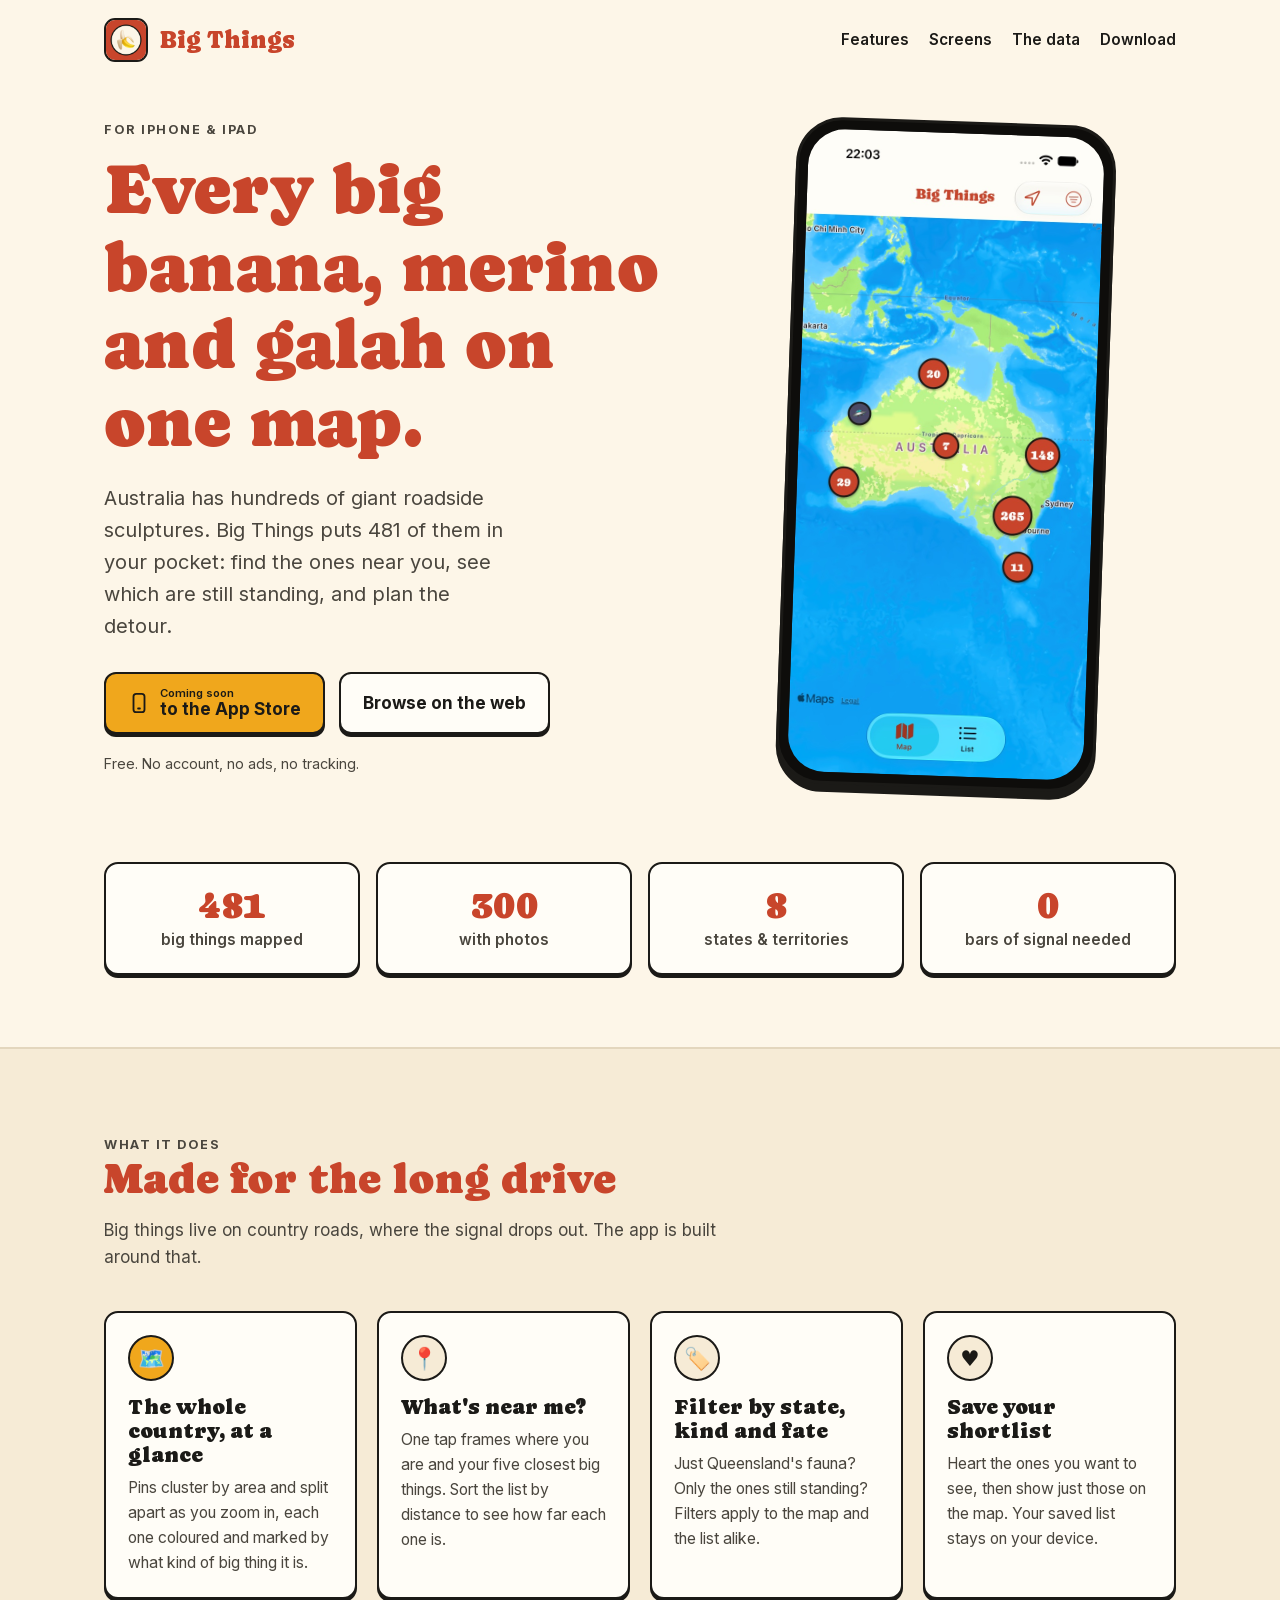
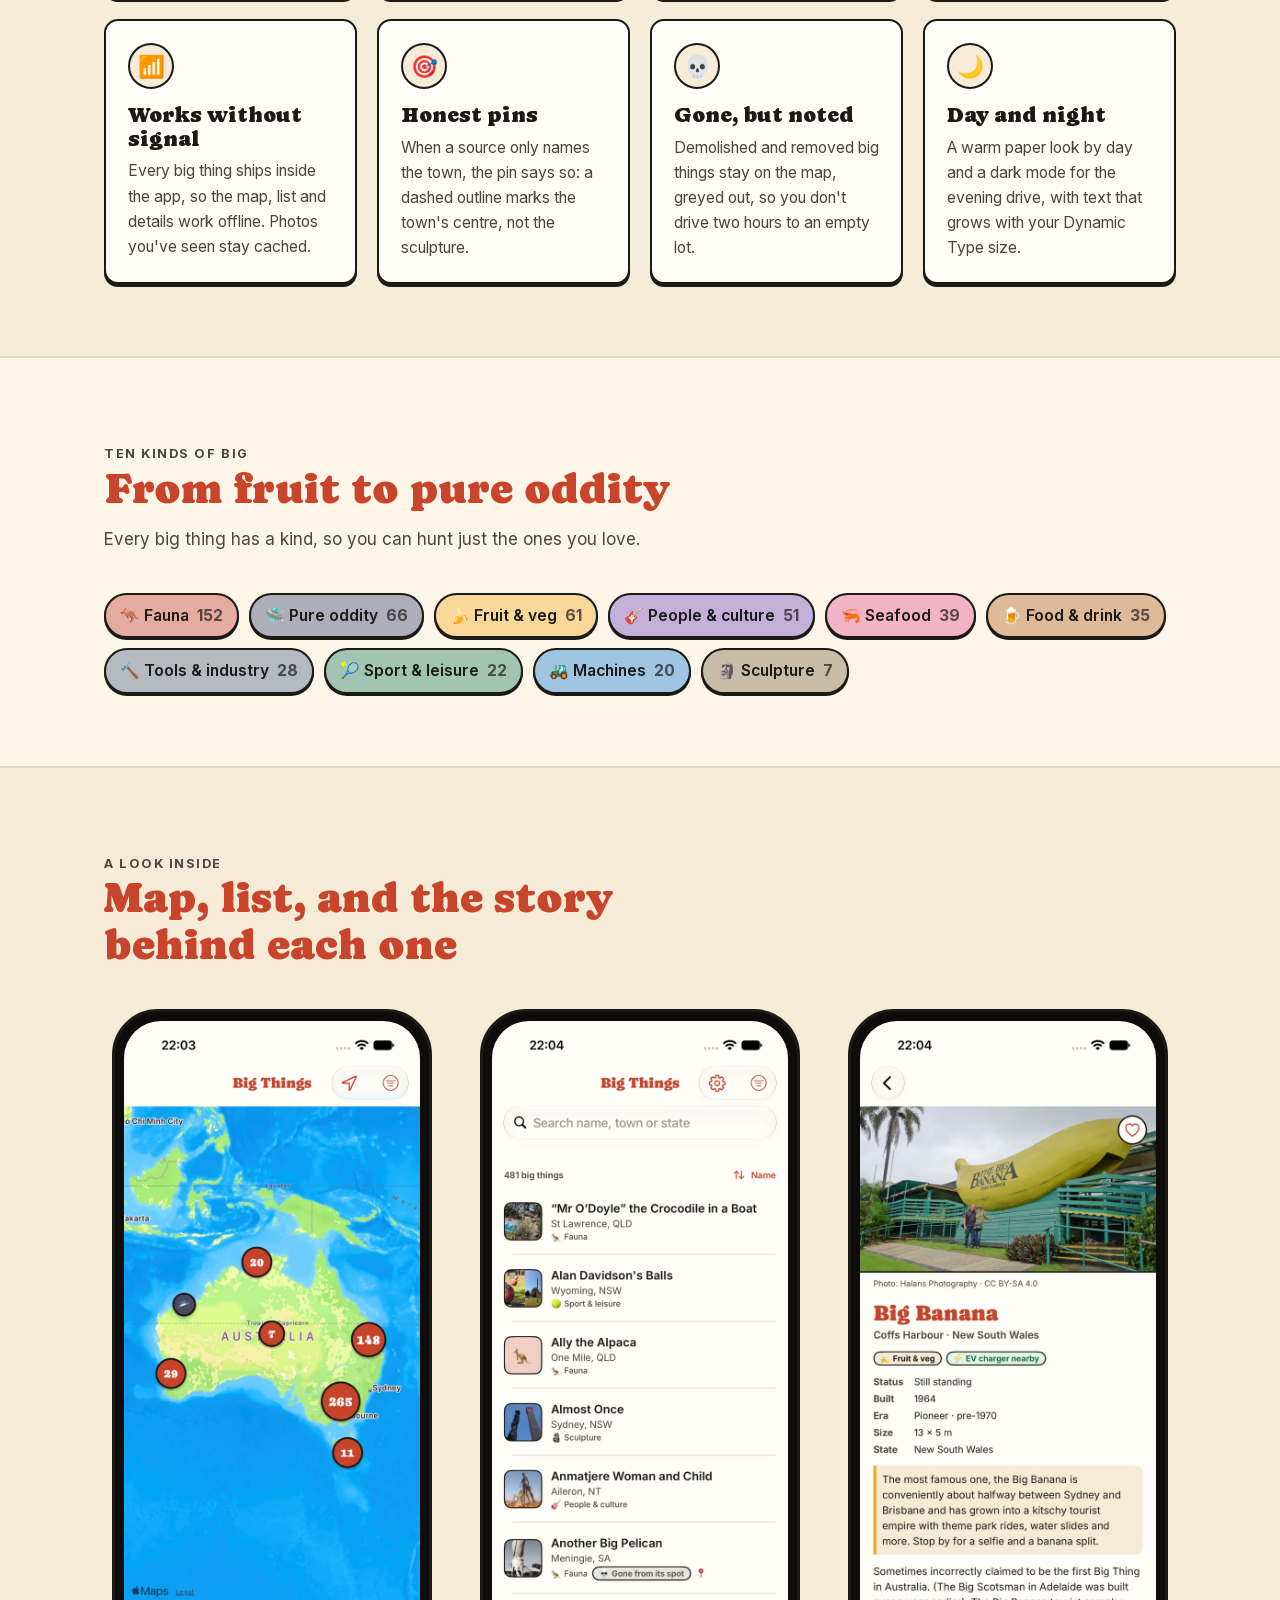
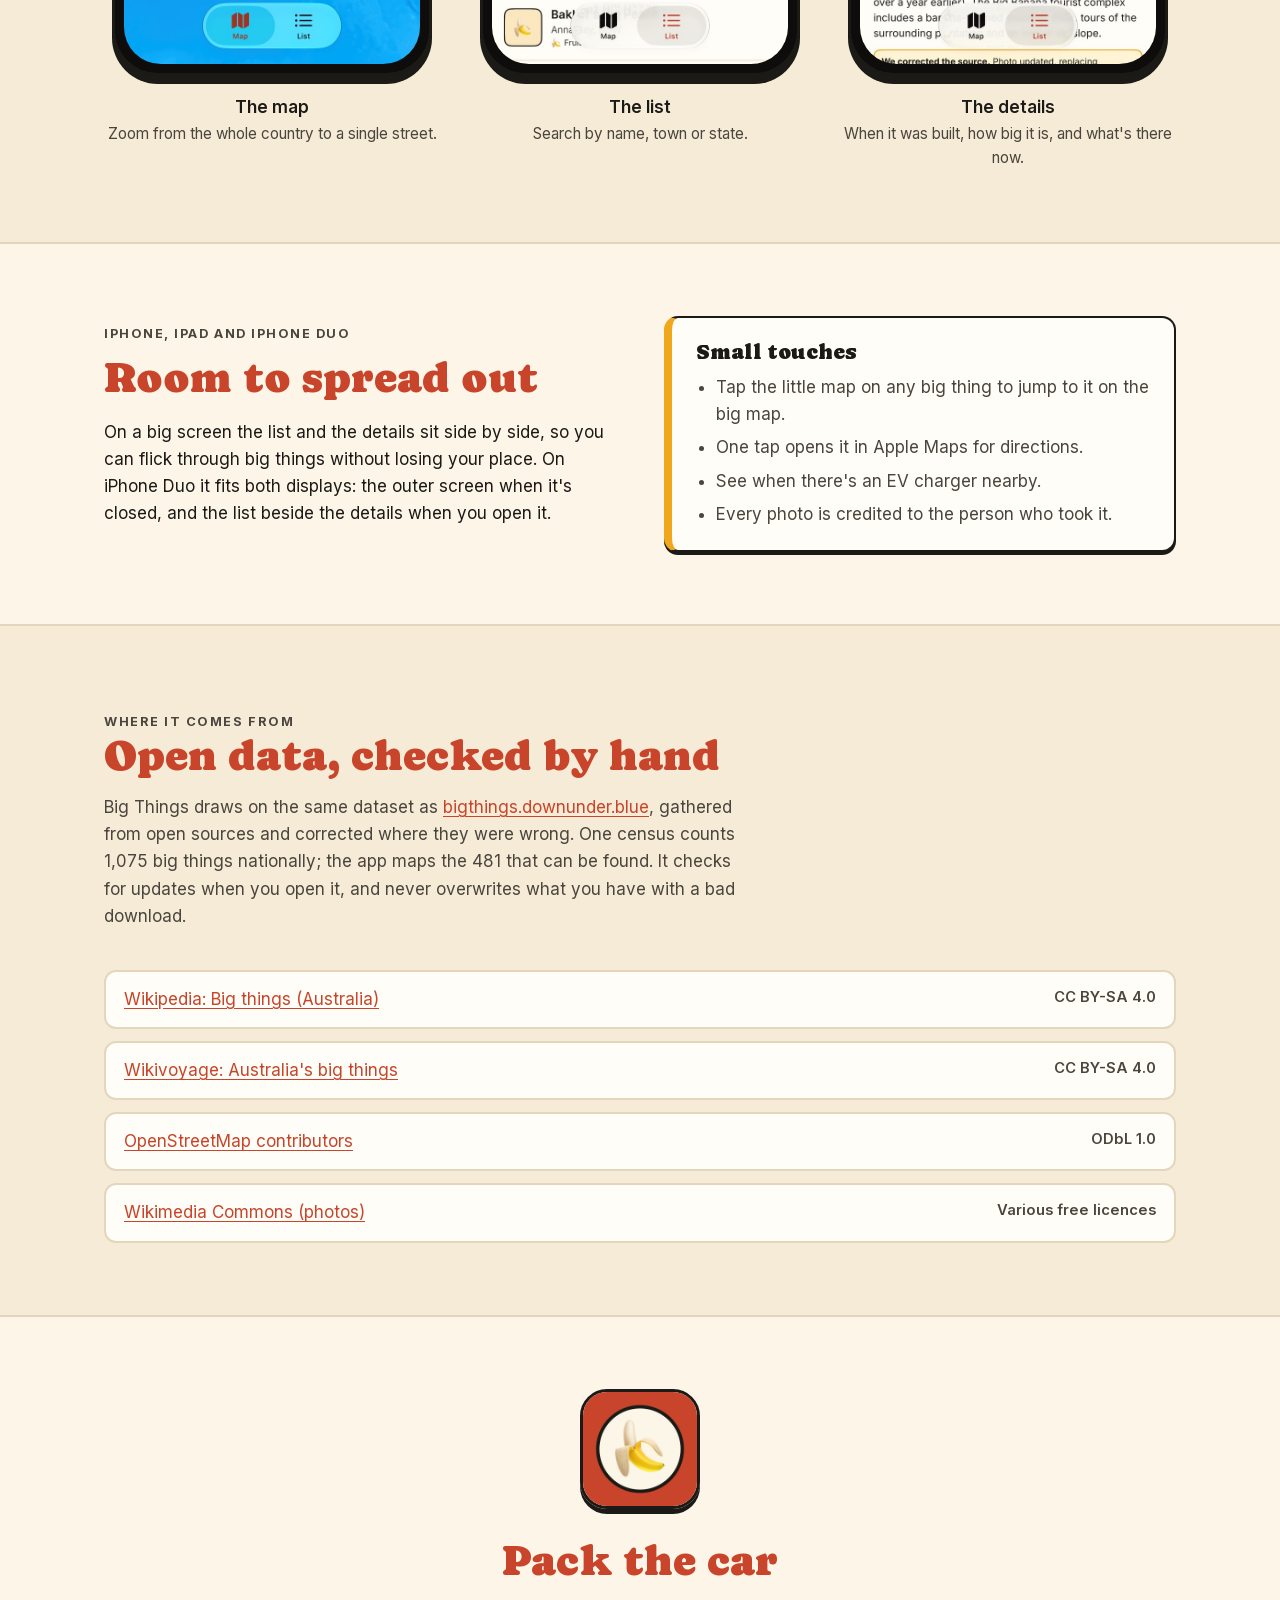
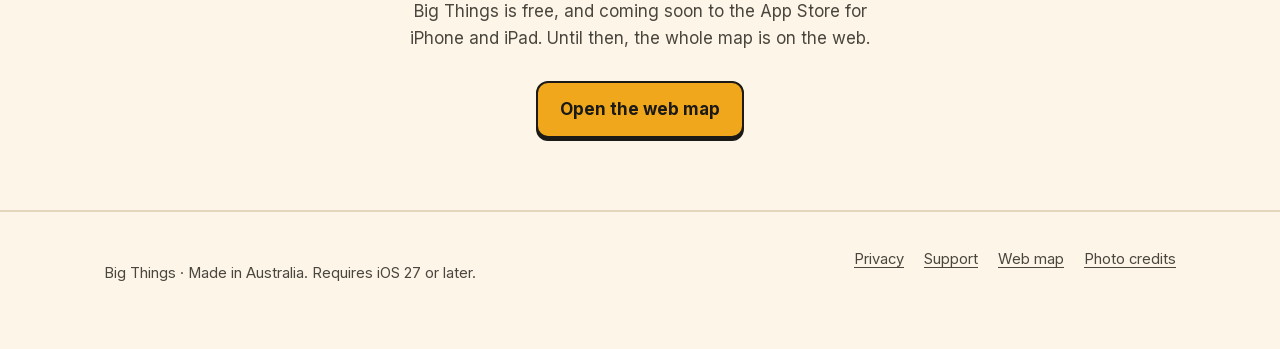
==== index.html @ 4a50b947 "Initial version" ====
<!doctype html>
<html lang="en-AU">
<head>
  <meta charset="utf-8">
  <meta name="viewport" content="width=device-width, initial-scale=1">
  <title>Big Things for iPhone — every Big Banana, Merino and Galah on one map</title>
  <meta name="description" content="A free app to find Australia's 481 big things — the Big Banana, the Big Merino and hundreds more — on a map, near you, offline. For iPhone and iPad.">
  <meta name="theme-color" content="#FDF6E8" media="(prefers-color-scheme: light)">
  <meta name="theme-color" content="#26231D" media="(prefers-color-scheme: dark)">
  <meta property="og:title" content="Big Things for iPhone">
  <meta property="og:description" content="Australia's 481 big things on a map, near you, offline.">
  <meta property="og:image" content="images/app-icon.png">
  <link rel="icon" href="images/app-icon.png">
  <link rel="apple-touch-icon" href="images/app-icon.png">
  <link rel="stylesheet" href="styles.css">
</head>
<body>
  <a class="skip" href="#main">Skip to content</a>

  <header class="site-header">
    <div class="wrap">
      <a class="brand" href="./">
        <img src="images/app-icon.png" alt="" width="44" height="44">
        <span>Big Things</span>
      </a>
      <nav class="site-nav" aria-label="Sections">
        <a href="#features">Features</a>
        <a href="#screens">Screens</a>
        <a href="#data">The data</a>
        <a href="#download">Download</a>
      </nav>
    </div>
  </header>

  <main id="main">
    <section class="hero" aria-labelledby="hero-title">
      <div class="wrap">
        <div>
          <p class="label">For iPhone &amp; iPad</p>
          <h1 id="hero-title">Every big banana, merino and galah on one map.</h1>
          <p class="lede">Australia has hundreds of giant roadside sculptures. Big Things puts 481 of them in your pocket: find the ones near you, see which are still standing, and plan the detour.</p>
          <div class="actions">
            <!-- Replace with the App Store link and Apple's official badge once the app is live. -->
            <a class="btn btn-primary" href="#download">
              <svg viewBox="0 0 24 24" fill="none" stroke="currentColor" stroke-width="2" stroke-linecap="round" stroke-linejoin="round" aria-hidden="true"><rect x="6" y="2" width="12" height="20" rx="3"/><path d="M11 18h2"/></svg>
              <span class="two-line"><small>Coming soon</small>to the App Store</span>
            </a>
            <a class="btn" href="https://bigthings.downunder.blue">Browse on the web</a>
          </div>
          <p class="fine">Free. No account, no ads, no tracking.</p>
        </div>
        <div class="phone">
          <img src="images/screens/map.jpg" width="644" height="1400" alt="The Big Things map of Australia, with clusters of pins showing how many big things are in each area.">
        </div>
      </div>
    </section>

    <div class="stats">
      <div class="wrap">
        <ul>
          <li><strong>481</strong><span>big things mapped</span></li>
          <li><strong>300</strong><span>with photos</span></li>
          <li><strong>8</strong><span>states &amp; territories</span></li>
          <li><strong>0</strong><span>bars of signal needed</span></li>
        </ul>
      </div>
    </div>

    <section class="alt" id="features" aria-labelledby="features-title">
      <div class="wrap">
        <div class="section-head">
          <p class="label">What it does</p>
          <h2 id="features-title">Made for the long drive</h2>
          <p>Big things live on country roads, where the signal drops out. The app is built around that.</p>
        </div>
        <div class="features">
          <article class="feature">
            <div class="icon" style="background: var(--sun)" aria-hidden="true">🗺️</div>
            <h3>The whole country, at a glance</h3>
            <p>Pins cluster by area and split apart as you zoom in, each one coloured and marked by what kind of big thing it is.</p>
          </article>
          <article class="feature">
            <div class="icon" style="background: var(--cream-2)" aria-hidden="true">📍</div>
            <h3>What's near me?</h3>
            <p>One tap frames where you are and your five closest big things. Sort the list by distance to see how far each one is.</p>
          </article>
          <article class="feature">
            <div class="icon" style="background: var(--cream-2)" aria-hidden="true">🏷️</div>
            <h3>Filter by state, kind and fate</h3>
            <p>Just Queensland's fauna? Only the ones still standing? Filters apply to the map and the list alike.</p>
          </article>
          <article class="feature">
            <div class="icon" style="background: var(--cream-2)" aria-hidden="true">♥️</div>
            <h3>Save your shortlist</h3>
            <p>Heart the ones you want to see, then show just those on the map. Your saved list stays on your device.</p>
          </article>
          <article class="feature">
            <div class="icon" style="background: var(--cream-2)" aria-hidden="true">📶</div>
            <h3>Works without signal</h3>
            <p>Every big thing ships inside the app, so the map, list and details work offline. Photos you've seen stay cached.</p>
          </article>
          <article class="feature">
            <div class="icon" style="background: var(--cream-2)" aria-hidden="true">🎯</div>
            <h3>Honest pins</h3>
            <p>When a source only names the town, the pin says so: a dashed outline marks the town's centre, not the sculpture.</p>
          </article>
          <article class="feature">
            <div class="icon" style="background: var(--cream-2)" aria-hidden="true">💀</div>
            <h3>Gone, but noted</h3>
            <p>Demolished and removed big things stay on the map, greyed out, so you don't drive two hours to an empty lot.</p>
          </article>
          <article class="feature">
            <div class="icon" style="background: var(--cream-2)" aria-hidden="true">🌙</div>
            <h3>Day and night</h3>
            <p>A warm paper look by day and a dark mode for the evening drive, with text that grows with your Dynamic Type size.</p>
          </article>
        </div>
      </div>
    </section>

    <section id="kinds" aria-labelledby="kinds-title">
      <div class="wrap">
        <div class="section-head">
          <p class="label">Ten kinds of big</p>
          <h2 id="kinds-title">From fruit to pure oddity</h2>
          <p>Every big thing has a kind, so you can hunt just the ones you love.</p>
        </div>
        <ul class="chips">
          <li class="chip" style="--tint: color-mix(in srgb, var(--earth) 45%, #fff)">🦘 Fauna <b>152</b></li>
          <li class="chip" style="--tint: color-mix(in srgb, var(--void) 45%, #fff)">🛸 Pure oddity <b>66</b></li>
          <li class="chip" style="--tint: color-mix(in srgb, var(--sun) 45%, #fff)">🍌 Fruit &amp; veg <b>61</b></li>
          <li class="chip" style="--tint: color-mix(in srgb, var(--plum) 45%, #fff)">🎸 People &amp; culture <b>51</b></li>
          <li class="chip" style="--tint: color-mix(in srgb, var(--prawn) 45%, #fff)">🦐 Seafood <b>39</b></li>
          <li class="chip" style="--tint: color-mix(in srgb, var(--brew) 45%, #fff)">🍺 Food &amp; drink <b>35</b></li>
          <li class="chip" style="--tint: color-mix(in srgb, var(--steel) 45%, #fff)">🔨 Tools &amp; industry <b>28</b></li>
          <li class="chip" style="--tint: color-mix(in srgb, var(--euc) 45%, #fff)">🎾 Sport &amp; leisure <b>22</b></li>
          <li class="chip" style="--tint: color-mix(in srgb, var(--sky) 45%, #fff)">🚜 Machines <b>20</b></li>
          <li class="chip" style="--tint: color-mix(in srgb, var(--bronze) 45%, #fff)">🗿 Sculpture <b>7</b></li>
        </ul>
      </div>
    </section>

    <section class="alt" id="screens" aria-labelledby="screens-title">
      <div class="wrap">
        <div class="section-head">
          <p class="label">A look inside</p>
          <h2 id="screens-title">Map, list, and the story behind each one</h2>
        </div>
        <div class="screens">
          <figure>
            <div class="phone"><img src="images/screens/map.jpg" width="644" height="1400" loading="lazy" alt="The map of Australia with clustered pins."></div>
            <figcaption>The map<span>Zoom from the whole country to a single street.</span></figcaption>
          </figure>
          <figure>
            <div class="phone"><img src="images/screens/list.jpg" width="644" height="1400" loading="lazy" alt="The list of big things, each with a photo, its town and its kind."></div>
            <figcaption>The list<span>Search by name, town or state.</span></figcaption>
          </figure>
          <figure>
            <div class="phone"><img src="images/screens/detail.jpg" width="644" height="1400" loading="lazy" alt="The Big Banana in Coffs Harbour: a photo, when it was built, its size, and a travel-guide description."></div>
            <figcaption>The details<span>When it was built, how big it is, and what's there now.</span></figcaption>
          </figure>
        </div>
      </div>
    </section>

    <section id="duo" aria-labelledby="duo-title">
      <div class="wrap duo">
        <div>
          <p class="label">iPhone, iPad and iPhone Duo</p>
          <h2 id="duo-title">Room to spread out</h2>
          <p>On a big screen the list and the details sit side by side, so you can flick through big things without losing your place. On iPhone Duo it fits both displays: the outer screen when it's closed, and the list beside the details when you open it.</p>
        </div>
        <div class="callout">
          <h3>Small touches</h3>
          <ul>
            <li>Tap the little map on any big thing to jump to it on the big map.</li>
            <li>One tap opens it in Apple Maps for directions.</li>
            <li>See when there's an EV charger nearby.</li>
            <li>Every photo is credited to the person who took it.</li>
          </ul>
        </div>
      </div>
    </section>

    <section class="alt" id="data" aria-labelledby="data-title">
      <div class="wrap">
        <div class="section-head">
          <p class="label">Where it comes from</p>
          <h2 id="data-title">Open data, checked by hand</h2>
          <p>Big Things draws on the same dataset as <a href="https://bigthings.downunder.blue">bigthings.downunder.blue</a>, gathered from open sources and corrected where they were wrong. One census counts 1,075 big things nationally; the app maps the 481 that can be found. It checks for updates when you open it, and never overwrites what you have with a bad download.</p>
        </div>
        <ul class="sources">
          <li><a href="https://en.wikipedia.org/wiki/Big_things_(Australia)">Wikipedia: Big things (Australia)</a><span class="licence">CC BY-SA 4.0</span></li>
          <li><a href="https://en.wikivoyage.org/wiki/Australia%27s_big_things">Wikivoyage: Australia's big things</a><span class="licence">CC BY-SA 4.0</span></li>
          <li><a href="https://www.openstreetmap.org/copyright">OpenStreetMap contributors</a><span class="licence">ODbL 1.0</span></li>
          <li><a href="https://commons.wikimedia.org/">Wikimedia Commons (photos)</a><span class="licence">Various free licences</span></li>
        </ul>
      </div>
    </section>

    <section class="download" id="download" aria-labelledby="download-title">
      <div class="wrap">
        <img src="images/app-icon.png" alt="" width="120" height="120">
        <h2 id="download-title">Pack the car</h2>
        <p>Big Things is free, and coming soon to the App Store for iPhone and iPad. Until then, the whole map is on the web.</p>
        <a class="btn btn-primary" href="https://bigthings.downunder.blue">Open the web map</a>
      </div>
    </section>
  </main>

  <footer class="site-footer">
    <div class="wrap">
      <p>Big Things · Made in Australia. Requires iOS 27 or later.</p>
      <nav aria-label="Footer">
        <a href="privacy.html">Privacy</a>
        <a href="mailto:support@halans.dev">Support</a>
        <a href="https://bigthings.downunder.blue">Web map</a>
        <a href="https://bigthings.downunder.blue/credits">Photo credits</a>
      </nav>
    </div>
  </footer>
</body>
</html>
---- styles.css ----
/* Big Things for iPhone — marketing site.
   Tokens match the app's Theme.swift (which mirrors bigthings.downunder.blue):
   Caprasimo for display type, Inter for text, cream paper, ink outlines, terracotta accent,
   and the hard offset "sticker" shadow. The dark palette is the app's too. */

@font-face { font-family: "Caprasimo"; src: url("fonts/Caprasimo-Regular.ttf") format("truetype"); font-display: swap; }
@font-face { font-family: "Inter"; src: url("fonts/Inter-Regular.ttf") format("truetype"); font-weight: 400; font-display: swap; }
@font-face { font-family: "Inter"; src: url("fonts/Inter-SemiBold.ttf") format("truetype"); font-weight: 600; font-display: swap; }
@font-face { font-family: "Inter"; src: url("fonts/Inter-Bold.ttf") format("truetype"); font-weight: 700; font-display: swap; }

:root {
  --ink: #1B1A17;
  --ink-soft: #4A463E;
  --cream: #FDF6E8;
  --cream-2: #F6EBD6;
  --paper: #FFFDF7;
  --line: #E3D6BD;
  --earth: #C8452B;
  --on-earth: #FFFFFF;
  --sun: #F0A71C;
  --euc: #2F7D52;
  --sky: #2A7FBF;
  --plum: #7C4DAB;
  --prawn: #E0567F;
  --steel: #5B6472;
  --brew: #B5651D;
  --void: #4B4A67;
  --bronze: #8A6D3B;
  --shadow: #1B1A17;

  --radius: 14px;
  --max: 1120px;
  color-scheme: light dark;
}

@media (prefers-color-scheme: dark) {
  :root {
    --ink: #F3ECDD;
    --ink-soft: #B9AF9B;
    --cream: #26231D;
    --cream-2: #2F2B23;
    --paper: #1B1915;
    --line: #453F33;
    --earth: #E8694D;
    --on-earth: #1B1A17;
    --euc: #4FB37C;
    --sky: #5AA6E0;
    --plum: #A77FD6;
    --prawn: #EE7B9D;
    --steel: #8B95A5;
    --brew: #D08436;
    --void: #8584B0;
    --bronze: #B89A63;
    --shadow: #000000;
  }
}

* { box-sizing: border-box; }

html { -webkit-text-size-adjust: 100%; }

body {
  margin: 0;
  background: var(--cream);
  color: var(--ink);
  font: 400 1.0625rem/1.6 "Inter", system-ui, sans-serif;
}

img { max-width: 100%; display: block; }

a { color: var(--earth); text-underline-offset: 3px; }
a:hover { text-decoration-thickness: 2px; }

:focus-visible { outline: 3px solid var(--sun); outline-offset: 3px; border-radius: 6px; }

h1, h2, h3 { font-family: "Caprasimo", Georgia, serif; font-weight: 400; line-height: 1.1; margin: 0; }
h1 { font-size: clamp(2.6rem, 6vw, 4.4rem); color: var(--earth); }
h2 { font-size: clamp(1.9rem, 4vw, 2.7rem); color: var(--earth); }
h3 { font-size: 1.35rem; color: var(--ink); }

.wrap { max-width: var(--max); margin: 0 auto; padding: 0 24px; }

.skip { position: absolute; left: -999px; }
.skip:focus { left: 16px; top: 16px; background: var(--paper); padding: 8px 12px; z-index: 10; }

/* Small-caps section label, like the app's SectionLabel. */
.label {
  font-size: 0.8rem; font-weight: 700; letter-spacing: 0.12em; text-transform: uppercase;
  color: var(--ink-soft); margin: 0 0 10px;
}

/* ---------- Header ---------- */

.site-header { padding: 18px 0; }
.site-header .wrap { display: flex; align-items: center; justify-content: space-between; gap: 16px; }
.brand { display: flex; align-items: center; gap: 12px; text-decoration: none; color: var(--earth); }
.brand img { width: 44px; height: 44px; border-radius: 11px; border: 2px solid var(--ink); }
.brand span { font-family: "Caprasimo", Georgia, serif; font-size: 1.5rem; }
.site-nav { display: flex; gap: 20px; font-weight: 600; font-size: 0.95rem; }
.site-nav a { color: var(--ink); text-decoration: none; }
.site-nav a:hover { color: var(--earth); }

/* ---------- Buttons ---------- */

/* Chunky outlined button that presses into its shadow, like the app's sticker buttons. */
.btn {
  display: inline-flex; align-items: center; gap: 10px;
  padding: 13px 22px; border-radius: 12px;
  border: 2px solid var(--ink); background: var(--paper); color: var(--ink);
  font-weight: 700; text-decoration: none;
  box-shadow: 0 3px 0 var(--shadow);
  transition: transform 0.08s ease, box-shadow 0.08s ease;
}
.btn:hover { text-decoration: none; }
.btn:active { transform: translateY(3px); box-shadow: 0 0 0 var(--shadow); }
.btn-primary { background: var(--sun); color: #1B1A17; }
.btn svg { width: 22px; height: 22px; flex: none; }
.btn small { display: block; font-size: 0.7rem; font-weight: 600; line-height: 1.1; }
.btn .two-line { line-height: 1.15; text-align: left; }

/* ---------- Hero ---------- */

.hero { padding: 40px 0 72px; }
.hero .wrap { display: grid; grid-template-columns: 1.1fr 0.9fr; gap: 48px; align-items: center; }
.hero p.lede { font-size: 1.25rem; color: var(--ink-soft); max-width: 34ch; margin: 22px 0 30px; }
.hero .actions { display: flex; flex-wrap: wrap; gap: 14px; }
.hero .fine { font-size: 0.9rem; color: var(--ink-soft); margin-top: 18px; }

/* A phone outline around the app screenshots. */
.phone {
  width: min(320px, 78vw); margin: 0 auto;
  border: 3px solid var(--ink); border-radius: 46px; padding: 9px;
  background: #0E0D0B; box-shadow: 0 8px 0 var(--shadow);
}
.phone img { border-radius: 37px; width: 100%; height: auto; }
.hero .phone { transform: rotate(2deg); }

/* ---------- Stats ---------- */

.stats { padding: 0 0 72px; }
.stats ul {
  list-style: none; margin: 0; padding: 0;
  display: grid; grid-template-columns: repeat(4, 1fr); gap: 16px;
}
.stats li {
  background: var(--paper); border: 2px solid var(--ink); border-radius: var(--radius);
  box-shadow: 0 3px 0 var(--shadow); padding: 20px; text-align: center;
}
.stats strong { display: block; font-family: "Caprasimo", Georgia, serif; font-weight: 400; font-size: 2.4rem; color: var(--earth); line-height: 1.1; }
.stats span { font-size: 0.95rem; color: var(--ink-soft); font-weight: 600; }

/* ---------- Sections ---------- */

section { padding: 72px 0; }
section.alt { background: var(--cream-2); border-top: 2px solid var(--line); border-bottom: 2px solid var(--line); }
.section-head { max-width: 640px; margin-bottom: 40px; }
.section-head p { color: var(--ink-soft); margin: 14px 0 0; }

/* ---------- Features ---------- */

.features { display: grid; grid-template-columns: repeat(auto-fill, minmax(250px, 1fr)); gap: 20px; }
.feature {
  background: var(--paper); border: 2px solid var(--ink); border-radius: var(--radius);
  box-shadow: 0 3px 0 var(--shadow); padding: 22px;
}
.feature .icon {
  width: 46px; height: 46px; border-radius: 50%; border: 2px solid var(--ink);
  display: grid; place-items: center; font-size: 1.35rem; margin-bottom: 14px;
}
.feature p { margin: 8px 0 0; color: var(--ink-soft); font-size: 0.98rem; }

/* ---------- Categories ---------- */

.chips { display: flex; flex-wrap: wrap; gap: 10px; list-style: none; margin: 0; padding: 0; }
.chip {
  display: inline-flex; align-items: center; gap: 8px;
  padding: 8px 14px; border-radius: 999px; border: 2px solid var(--ink);
  background: var(--tint, var(--cream)); color: #1B1A17;
  font-weight: 600; font-size: 0.98rem; box-shadow: 0 2px 0 var(--shadow);
}
.chip b { font-weight: 700; opacity: 0.7; }

/* ---------- Screenshots ---------- */

.screens { display: grid; grid-template-columns: repeat(3, 1fr); gap: 32px; align-items: start; }
.screens figure { margin: 0; text-align: center; }
.screens figcaption { margin-top: 18px; font-weight: 600; }
.screens figcaption span { display: block; font-weight: 400; color: var(--ink-soft); font-size: 0.95rem; }

/* ---------- Duo ---------- */

.duo { display: grid; grid-template-columns: 1fr 1fr; gap: 48px; align-items: center; }
.callout {
  background: var(--paper); border: 2px solid var(--ink); border-left: 8px solid var(--sun);
  border-radius: var(--radius); padding: 22px 24px; box-shadow: 0 3px 0 var(--shadow);
}
.callout ul { margin: 10px 0 0; padding-left: 20px; color: var(--ink-soft); }
.callout li + li { margin-top: 6px; }

/* ---------- Data ---------- */

.sources { list-style: none; padding: 0; margin: 0; display: grid; gap: 12px; }
.sources li {
  display: flex; justify-content: space-between; gap: 16px; flex-wrap: wrap;
  padding: 14px 18px; border: 2px solid var(--line); border-radius: 12px; background: var(--paper);
}
.sources .licence { color: var(--ink-soft); font-size: 0.92rem; font-weight: 600; }

/* ---------- Download ---------- */

.download { text-align: center; }
.download img { width: 120px; height: 120px; border-radius: 27px; border: 3px solid var(--ink); box-shadow: 0 5px 0 var(--shadow); margin: 0 auto 28px; }
.download p { color: var(--ink-soft); max-width: 46ch; margin: 14px auto 28px; }

/* ---------- Footer ---------- */

.site-footer { padding: 36px 0 48px; border-top: 2px solid var(--line); font-size: 0.92rem; color: var(--ink-soft); }
.site-footer .wrap { display: flex; flex-wrap: wrap; gap: 12px 28px; justify-content: space-between; }
.site-footer nav { display: flex; gap: 20px; flex-wrap: wrap; }
.site-footer a { color: var(--ink-soft); }

/* ---------- Prose pages (privacy) ---------- */

.prose { max-width: 720px; padding: 32px 24px 72px; margin: 0 auto; }
.prose h1 { font-size: clamp(2.2rem, 5vw, 3.2rem); }
.prose h2 { font-size: 1.6rem; margin-top: 40px; }
.prose .updated { color: var(--ink-soft); font-weight: 600; margin-top: 12px; }
.prose p, .prose li { color: var(--ink); }
.prose li + li { margin-top: 8px; }

/* ---------- Narrow screens ---------- */

@media (max-width: 860px) {
  .hero .wrap, .duo { grid-template-columns: 1fr; }
  .hero { padding-top: 16px; }
  .hero .phone { transform: none; }
  .stats ul { grid-template-columns: repeat(2, 1fr); }
  .screens { grid-template-columns: 1fr; max-width: 340px; margin: 0 auto; }
  .site-nav { display: none; }
}

@media (prefers-reduced-motion: reduce) {
  .btn { transition: none; }
  .btn:active { transform: none; }
}
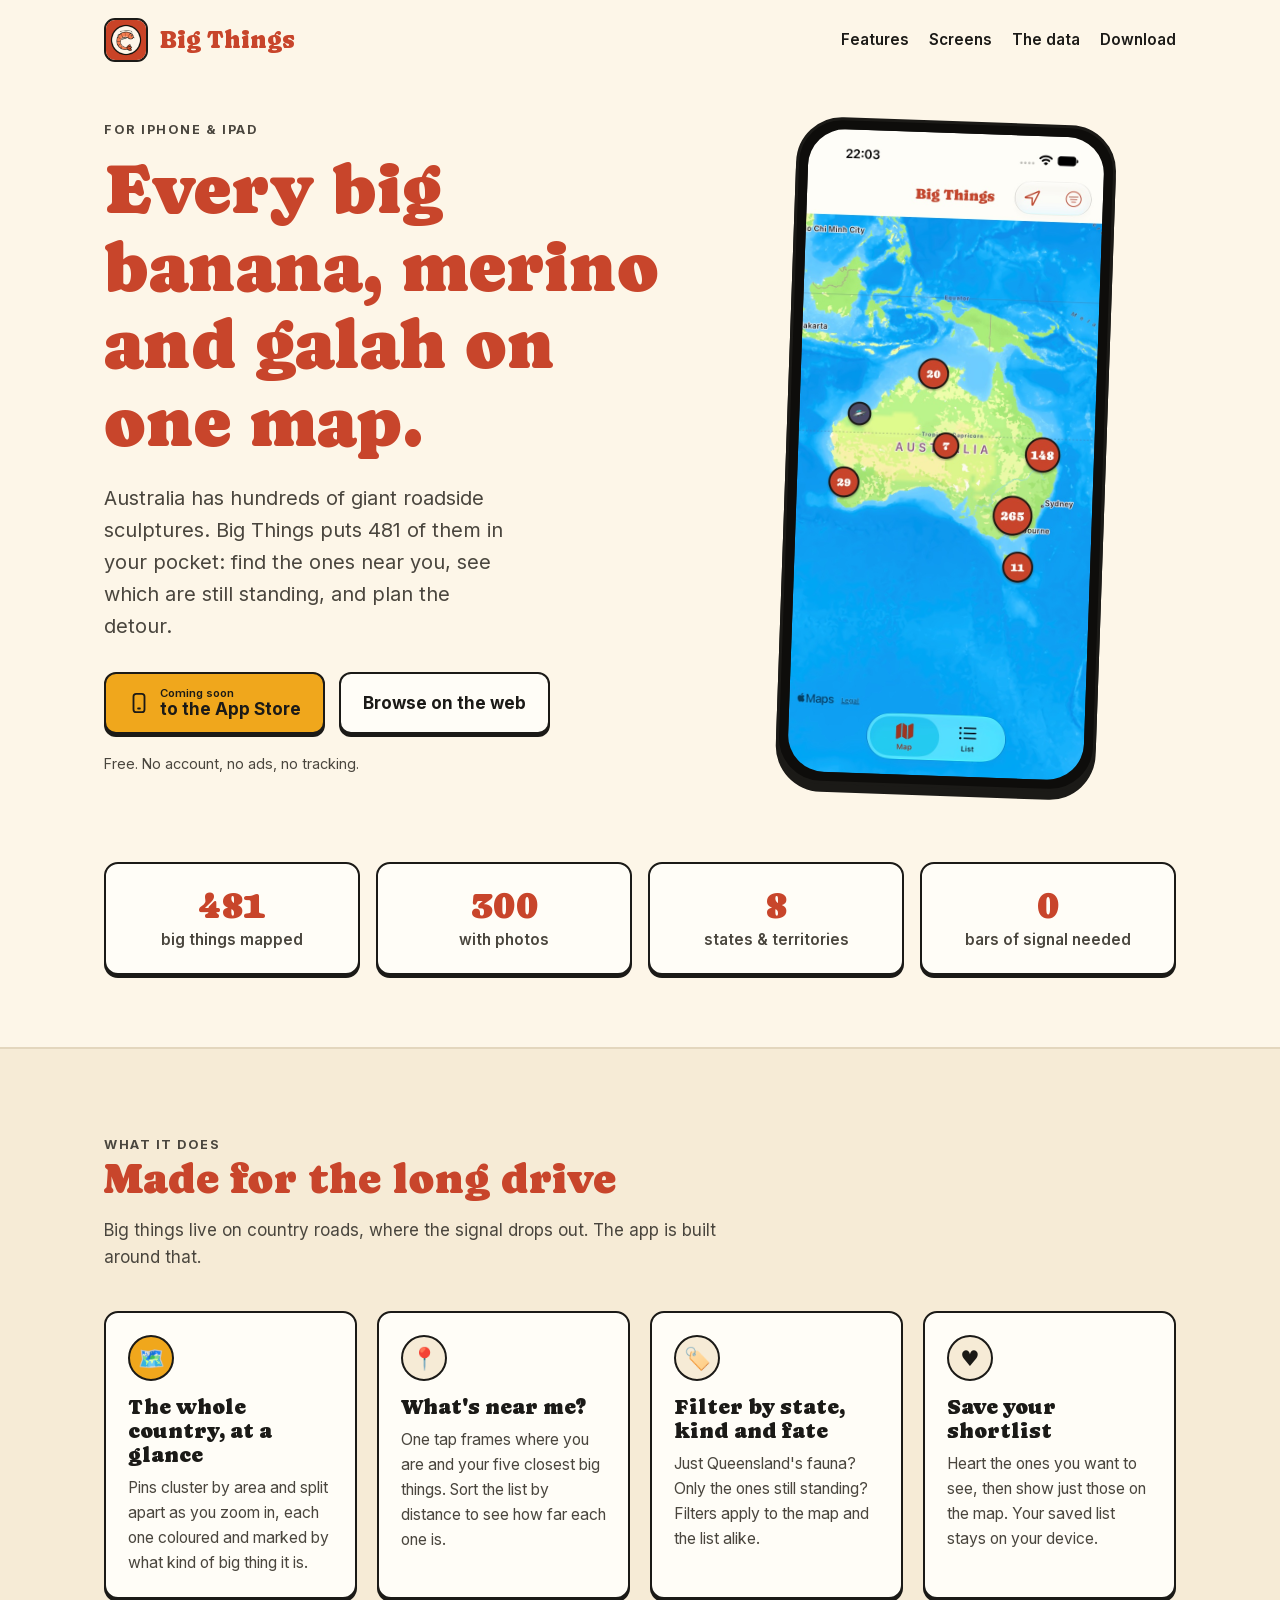
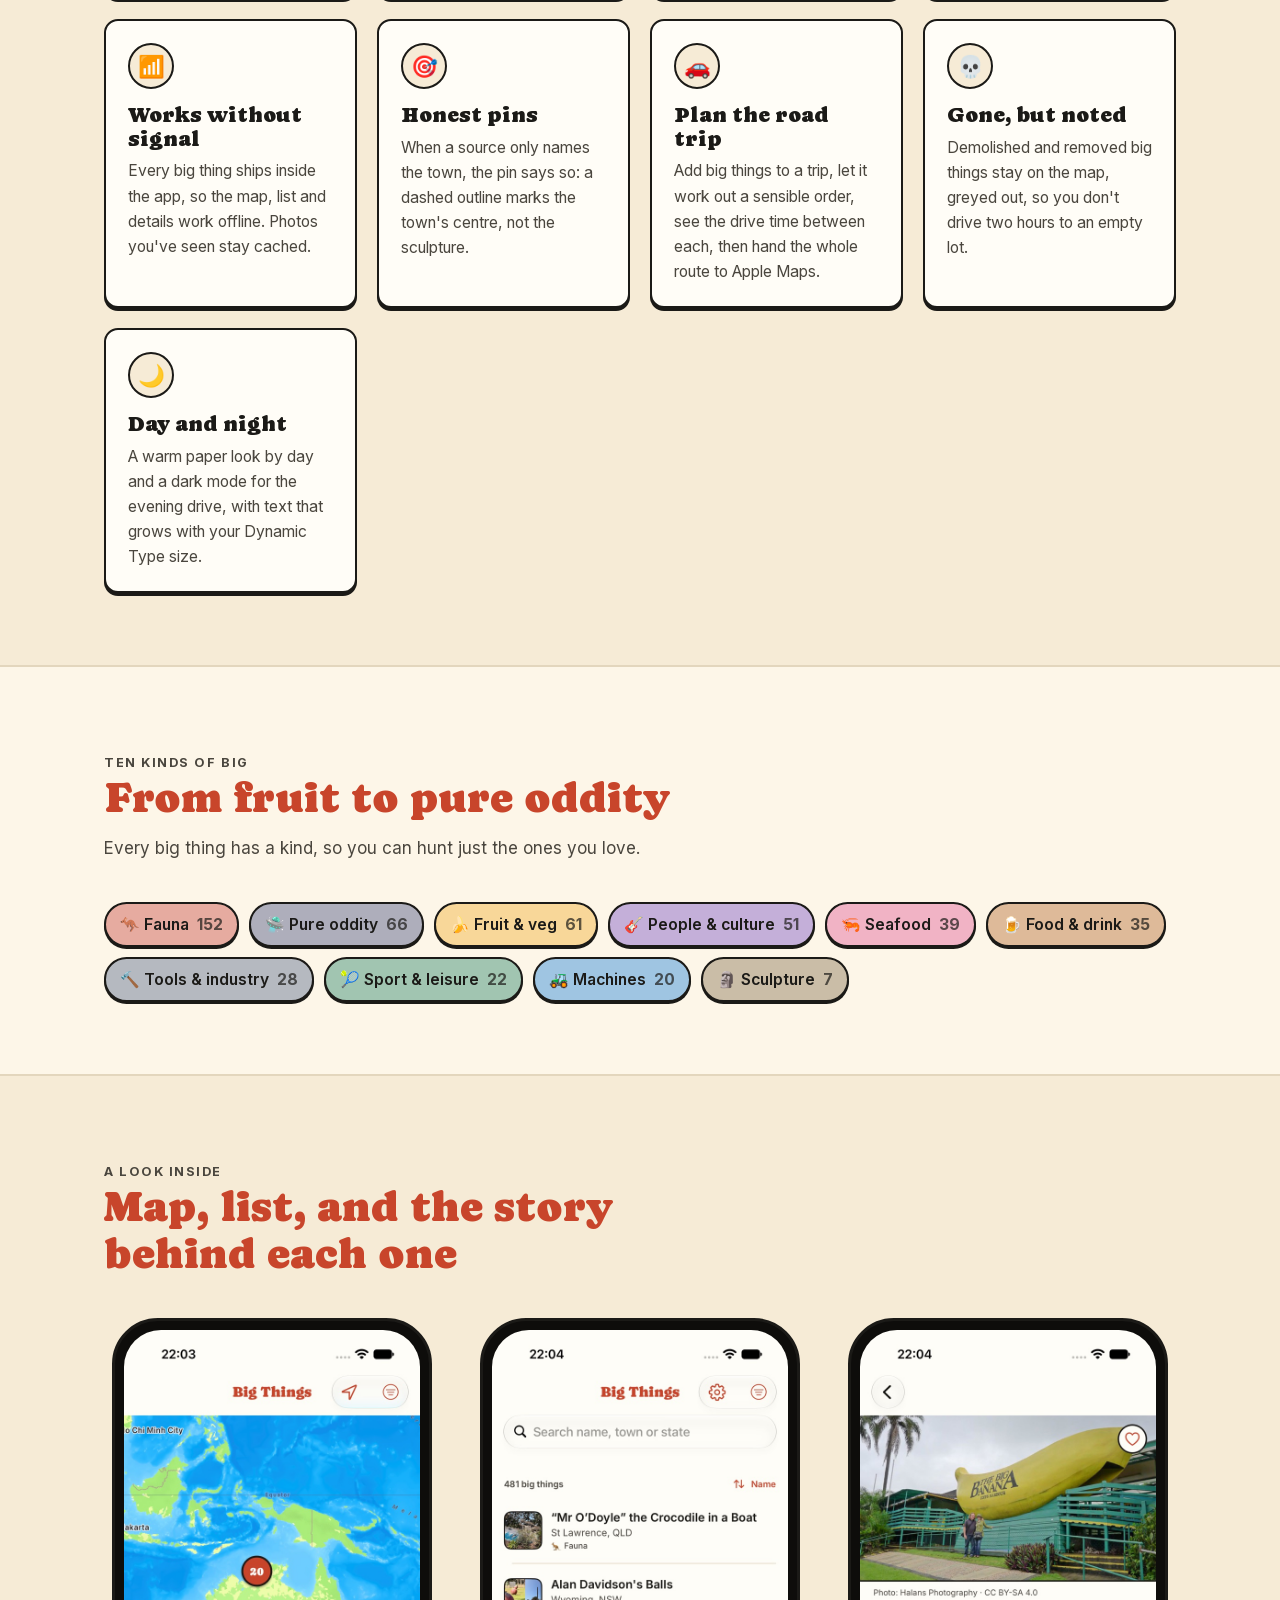
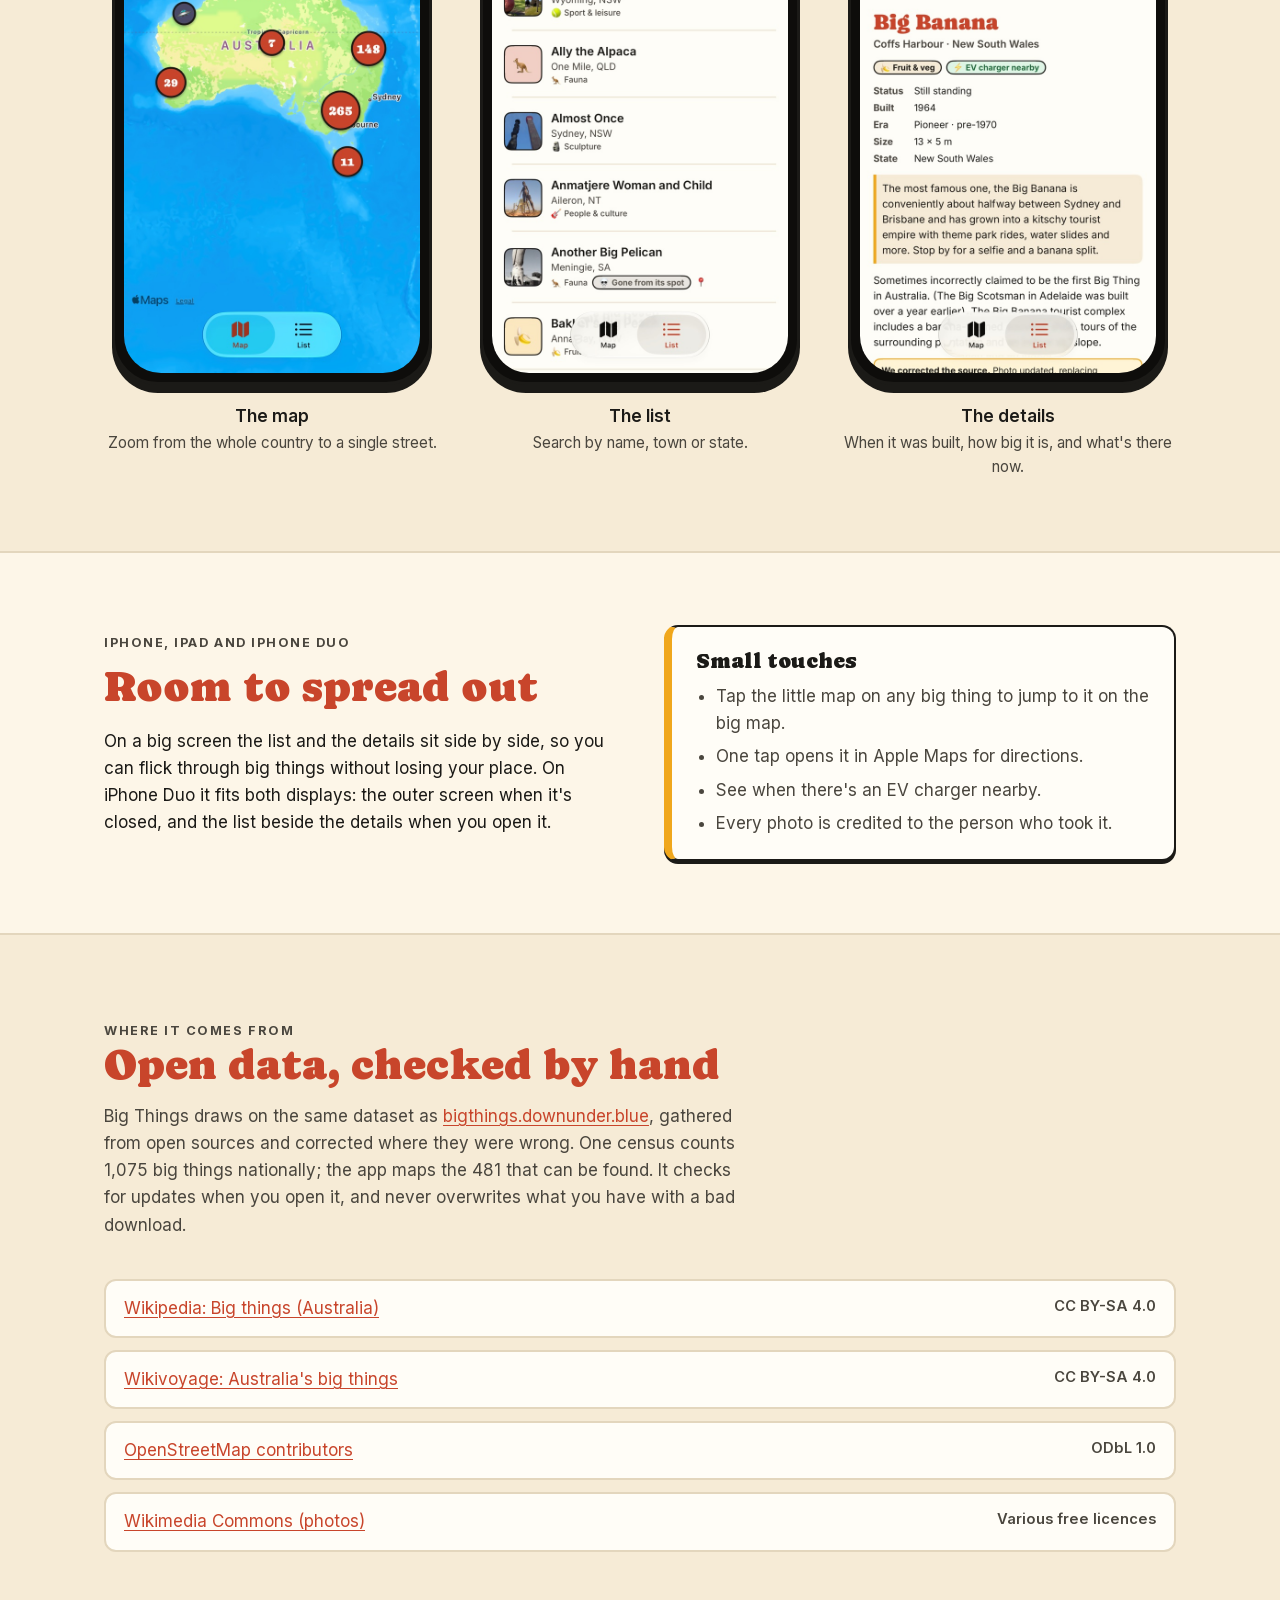
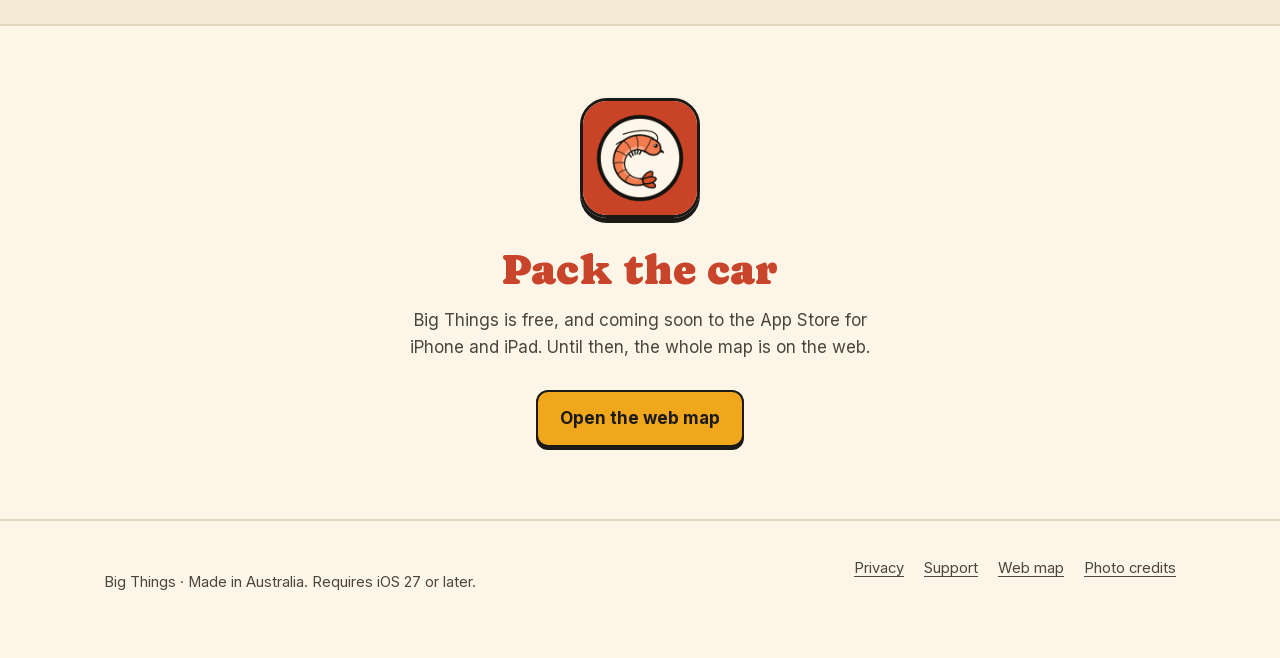
==== commit 1d269631: "Privacy policy and features: road-trip planner - Privacy: location is also used for Best order; trip" ====
--- a/index.html
+++ b/index.html
@@ -3,15 +3,69 @@
 <head>
   <meta charset="utf-8">
   <meta name="viewport" content="width=device-width, initial-scale=1">
-  <title>Big Things for iPhone — every Big Banana, Merino and Galah on one map</title>
-  <meta name="description" content="A free app to find Australia's 481 big things — the Big Banana, the Big Merino and hundreds more — on a map, near you, offline. For iPhone and iPad.">
+  <title>Big Things for iPhone: every Big Banana, Merino and Galah on one map</title>
+  <meta name="description" content="A free iPhone and iPad app to find Australia's 481 big things, from the Big Banana to the Big Merino, on a map near you. Works offline, no account, no ads.">
+  <link rel="canonical" href="https://halans.github.io/bigthings/">
+  <meta name="robots" content="index, follow, max-image-preview:large">
   <meta name="theme-color" content="#FDF6E8" media="(prefers-color-scheme: light)">
   <meta name="theme-color" content="#26231D" media="(prefers-color-scheme: dark)">
-  <meta property="og:title" content="Big Things for iPhone">
-  <meta property="og:description" content="Australia's 481 big things on a map, near you, offline.">
-  <meta property="og:image" content="images/app-icon.png">
+
+  <meta property="og:type" content="website">
+  <meta property="og:site_name" content="Big Things">
+  <meta property="og:locale" content="en_AU">
+  <meta property="og:url" content="https://halans.github.io/bigthings/">
+  <meta property="og:title" content="Big Things for iPhone: Australia's big things on one map">
+  <meta property="og:description" content="481 big bananas, merinos, galahs and more on a map, near you, offline. Free for iPhone and iPad.">
+  <meta property="og:image" content="https://halans.github.io/bigthings/images/og-image.png">
+  <meta property="og:image:type" content="image/png">
+  <meta property="og:image:width" content="1200">
+  <meta property="og:image:height" content="630">
+  <meta property="og:image:alt" content="Big Things for iPhone: Australia's big things, all on one map. The app's map of Australia on an iPhone.">
+  <meta name="twitter:card" content="summary_large_image">
+  <meta name="twitter:title" content="Big Things for iPhone: Australia's big things on one map">
+  <meta name="twitter:description" content="481 big bananas, merinos, galahs and more on a map, near you, offline. Free for iPhone and iPad.">
+  <meta name="twitter:image" content="https://halans.github.io/bigthings/images/og-image.png">
+
   <link rel="icon" href="images/app-icon.png">
   <link rel="apple-touch-icon" href="images/app-icon.png">
+  <link rel="preload" href="fonts/Caprasimo-Regular.ttf" as="font" type="font/ttf" crossorigin>
+  <link rel="preload" href="fonts/Inter-Regular.ttf" as="font" type="font/ttf" crossorigin>
+  <link rel="preload" href="fonts/Inter-SemiBold.ttf" as="font" type="font/ttf" crossorigin>
+  <link rel="preload" href="images/screens/map.jpg" as="image" fetchpriority="high">
+
+  <script type="application/ld+json">
+  {
+    "@context": "https://schema.org",
+    "@graph": [
+      {
+        "@type": "WebSite",
+        "@id": "https://halans.github.io/bigthings/#website",
+        "url": "https://halans.github.io/bigthings/",
+        "name": "Big Things",
+        "inLanguage": "en-AU"
+      },
+      {
+        "@type": "MobileApplication",
+        "@id": "https://halans.github.io/bigthings/#app",
+        "name": "Big Things",
+        "description": "A free app to find Australia's 481 big things, from the Big Banana to the Big Merino, on a map near you. Works offline.",
+        "url": "https://halans.github.io/bigthings/",
+        "image": "https://halans.github.io/bigthings/images/app-icon.png",
+        "applicationCategory": "TravelApplication",
+        "operatingSystem": "iOS 27 or later",
+        "isAccessibleForFree": true,
+        "inLanguage": "en-AU",
+        "offers": { "@type": "Offer", "price": "0", "priceCurrency": "AUD" },
+        "screenshot": [
+          "https://halans.github.io/bigthings/images/screens/map.jpg",
+          "https://halans.github.io/bigthings/images/screens/list.jpg",
+          "https://halans.github.io/bigthings/images/screens/detail.jpg"
+        ],
+        "publisher": { "@type": "Person", "name": "Halans" }
+      }
+    ]
+  }
+  </script>
   <link rel="stylesheet" href="styles.css">
 </head>
 <body>
@@ -50,7 +104,7 @@
           <p class="fine">Free. No account, no ads, no tracking.</p>
         </div>
         <div class="phone">
-          <img src="images/screens/map.jpg" width="644" height="1400" alt="The Big Things map of Australia, with clusters of pins showing how many big things are in each area.">
+          <img src="images/screens/map.jpg" width="644" height="1400" fetchpriority="high" alt="The Big Things map of Australia, with clusters of pins showing how many big things are in each area.">
         </div>
       </div>
     </section>
@@ -103,6 +157,11 @@
             <div class="icon" style="background: var(--cream-2)" aria-hidden="true">🎯</div>
             <h3>Honest pins</h3>
             <p>When a source only names the town, the pin says so: a dashed outline marks the town's centre, not the sculpture.</p>
+          </article>
+          <article class="feature">
+            <div class="icon" style="background: var(--cream-2)" aria-hidden="true">🚗</div>
+            <h3>Plan the road trip</h3>
+            <p>Add big things to a trip, let it work out a sensible order, see the drive time between each, then hand the whole route to Apple Maps.</p>
           </article>
           <article class="feature">
             <div class="icon" style="background: var(--cream-2)" aria-hidden="true">💀</div>
@@ -213,7 +272,7 @@
       <p>Big Things · Made in Australia. Requires iOS 27 or later.</p>
       <nav aria-label="Footer">
         <a href="privacy.html">Privacy</a>
-        <a href="mailto:support@halans.dev">Support</a>
+        <a href="support.html">Support</a>
         <a href="https://bigthings.downunder.blue">Web map</a>
         <a href="https://bigthings.downunder.blue/credits">Photo credits</a>
       </nav>
